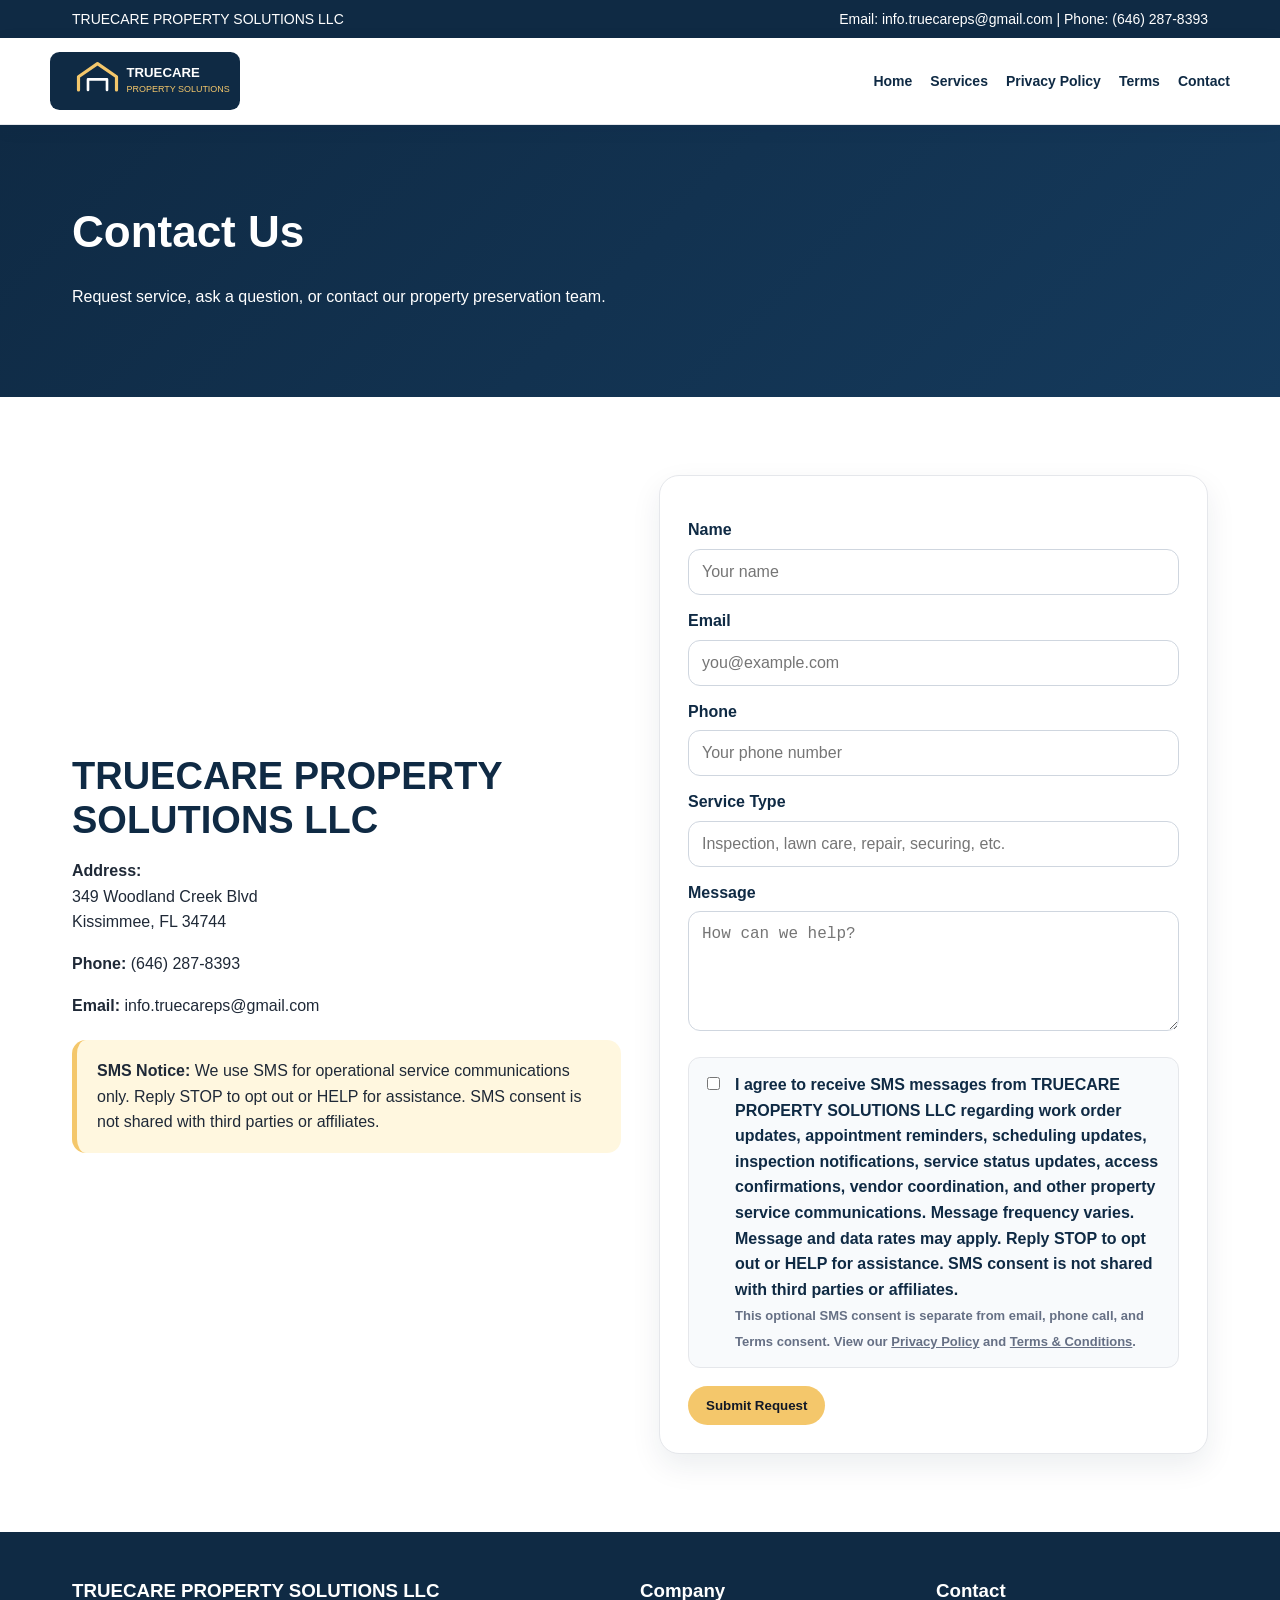
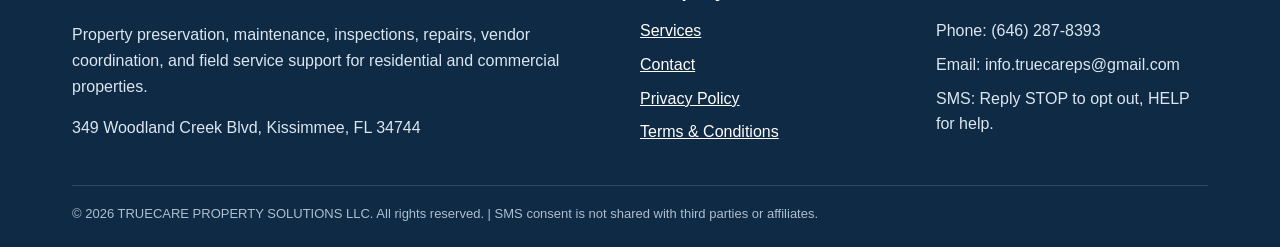
==== contact/index.html @ da8a8526 "Add files via upload" ====
<!DOCTYPE html>
<html lang="en">
<head>
<title>Contact | TRUECARE PROPERTY SOLUTIONS LLC</title>
<meta name="description" content="Contact TRUECARE PROPERTY SOLUTIONS LLC for property preservation, inspections, maintenance, repairs, and vendor coordination.">
<meta charset="UTF-8">
<meta name="viewport" content="width=device-width, initial-scale=1.0">
<link rel="icon" href="/assets/favicon.svg">
<link rel="stylesheet" href="/styles.css">
</head>
<body>
<div class="topbar">
  <div class="container">
    <div>TRUECARE PROPERTY SOLUTIONS LLC</div>
    <div>Email: info.truecareps@gmail.com | Phone: (646) 287-8393</div>
  </div>
</div>
<nav class="nav">
  <div class="container navwrap">
    <a class="logo" href="/"><img src="/assets/logo.svg" alt="TRUECARE PROPERTY SOLUTIONS LLC logo"></a>
    <div class="menu">
      <a href="/">Home</a>
      <a href="/services/">Services</a>
      <a href="/privacy-policy/">Privacy Policy</a>
      <a href="/terms-and-conditions/">Terms</a>
      <a href="/contact/">Contact</a>
    </div>
  </div>
</nav>
<section class="pagehero"><div class="container"><h1>Contact Us</h1><p>Request service, ask a question, or contact our property preservation team.</p></div></section>
<section class="section"><div class="container two">
<div>
<h2>TRUECARE PROPERTY SOLUTIONS LLC</h2>
<p><strong>Address:</strong><br>349 Woodland Creek Blvd<br>Kissimmee, FL 34744</p>
<p><strong>Phone:</strong> (646) 287-8393</p>
<p><strong>Email:</strong> info.truecareps@gmail.com</p>
<div class="notice"><strong>SMS Notice:</strong> We use SMS for operational service communications only. Reply STOP to opt out or HELP for assistance. SMS consent is not shared with third parties or affiliates.</div>
</div>
<div class="formbox">
<form>
<label>Name</label>
<input type="text" placeholder="Your name">
<label>Email</label>
<input type="email" placeholder="you@example.com">
<label>Phone</label>
<input type="tel" placeholder="Your phone number">
<label>Service Type</label>
<input type="text" placeholder="Inspection, lawn care, repair, securing, etc.">
<label>Message</label>
<textarea placeholder="How can we help?"></textarea>
<div class="checkboxrow">
<input type="checkbox" id="sms-consent-contact">
<label for="sms-consent-contact" style="margin:0">
I agree to receive SMS messages from TRUECARE PROPERTY SOLUTIONS LLC regarding work order updates, appointment reminders, scheduling updates, inspection notifications, service status updates, access confirmations, vendor coordination, and other property service communications. Message frequency varies. Message and data rates may apply. Reply STOP to opt out or HELP for assistance. SMS consent is not shared with third parties or affiliates.
<br><span class="small">This optional SMS consent is separate from email, phone call, and Terms consent. View our <a href="/privacy-policy/">Privacy Policy</a> and <a href="/terms-and-conditions/">Terms & Conditions</a>.</span>
</label>
</div>
<button class="btn" type="button">Submit Request</button>
</form>
</div>
</div></section>
<footer class="footer">
  <div class="container">
    <div class="footergrid">
      <div>
        <h3>TRUECARE PROPERTY SOLUTIONS LLC</h3>
        <p>Property preservation, maintenance, inspections, repairs, vendor coordination, and field service support for residential and commercial properties.</p>
        <p>349 Woodland Creek Blvd, Kissimmee, FL 34744</p>
      </div>
      <div>
        <h3>Company</h3>
        <ul>
          <li><a href="/services/">Services</a></li>
          <li><a href="/contact/">Contact</a></li>
          <li><a href="/privacy-policy/">Privacy Policy</a></li>
          <li><a href="/terms-and-conditions/">Terms & Conditions</a></li>
        </ul>
      </div>
      <div>
        <h3>Contact</h3>
        <ul>
          <li>Phone: (646) 287-8393</li>
          <li>Email: info.truecareps@gmail.com</li>
          <li>SMS: Reply STOP to opt out, HELP for help.</li>
        </ul>
      </div>
    </div>
    <div class="copy">
      © 2026 TRUECARE PROPERTY SOLUTIONS LLC. All rights reserved. | SMS consent is not shared with third parties or affiliates.
    </div>
  </div>
</footer>
</body>
</html>
---- styles.css ----
:root{
  --navy:#0f2a44;
  --navy2:#153a5c;
  --gold:#f4c76b;
  --light:#f7f9fc;
  --text:#1f2937;
  --muted:#667085;
  --border:#e5e7eb;
  --white:#fff;
}
*{box-sizing:border-box}
html{scroll-behavior:smooth}
body{
  margin:0;
  font-family: Arial, Helvetica, sans-serif;
  color:var(--text);
  background:#fff;
  line-height:1.6;
}
a{color:inherit}
.container{max-width:1180px;margin:0 auto;padding:0 22px}
.topbar{
  background:var(--navy);
  color:#fff;
  font-size:14px;
  padding:8px 0;
}
.topbar .container{display:flex;justify-content:space-between;gap:16px;flex-wrap:wrap}
.nav{
  position:sticky;top:0;z-index:10;
  background:#fff;border-bottom:1px solid var(--border);
  box-shadow:0 4px 18px rgba(15,42,68,.06);
}
.navwrap{display:flex;align-items:center;justify-content:space-between;gap:18px;padding:14px 0}
.logo{display:flex;align-items:center;text-decoration:none}
.logo img{height:58px;width:auto}
.menu{display:flex;gap:18px;align-items:center;flex-wrap:wrap}
.menu a{text-decoration:none;color:var(--navy);font-weight:700;font-size:14px}
.btn{
  display:inline-block;
  background:var(--gold);
  color:#111827;
  padding:12px 18px;
  border-radius:999px;
  font-weight:800;
  text-decoration:none;
  border:none;
  cursor:pointer;
}
.btn.dark{background:var(--navy);color:#fff}
.hero{
  min-height:620px;
  background:
    linear-gradient(90deg,rgba(15,42,68,.92),rgba(15,42,68,.70),rgba(15,42,68,.30)),
    url('https://images.unsplash.com/photo-1560518883-ce09059eeffa?auto=format&fit=crop&w=1800&q=80') center/cover no-repeat;
  color:#fff;
  display:flex;
  align-items:center;
}
.hero h1{font-size:54px;line-height:1.08;margin:0 0 18px;max-width:800px}
.hero p{font-size:20px;max-width:760px;color:#eef2f7;margin-bottom:26px}
.badges{display:flex;gap:12px;flex-wrap:wrap;margin-top:24px}
.badge{background:rgba(255,255,255,.14);border:1px solid rgba(255,255,255,.25);padding:9px 12px;border-radius:999px;font-weight:700}
.section{padding:78px 0}
.section.light{background:var(--light)}
.eyebrow{color:var(--navy2);font-weight:900;text-transform:uppercase;letter-spacing:.08em;font-size:13px;margin-bottom:8px}
h2{font-size:38px;line-height:1.15;color:var(--navy);margin:0 0 14px}
.lead{font-size:18px;color:var(--muted);max-width:820px}
.grid{display:grid;grid-template-columns:repeat(3,1fr);gap:22px;margin-top:32px}
.card{
  background:#fff;border:1px solid var(--border);border-radius:18px;padding:24px;
  box-shadow:0 10px 25px rgba(15,42,68,.06);
}
.card h3{color:var(--navy);margin:0 0 10px;font-size:21px}
.card p{color:var(--muted);margin:0}
.two{display:grid;grid-template-columns:1fr 1fr;gap:38px;align-items:center}
.photo{
  min-height:420px;border-radius:24px;overflow:hidden;
  background:center/cover no-repeat;
  box-shadow:0 18px 40px rgba(15,42,68,.15);
}
.photo.inspect{background-image:url('https://images.unsplash.com/photo-1581094794329-c8112a89af12?auto=format&fit=crop&w=1400&q=80')}
.photo.home{background-image:url('https://images.unsplash.com/photo-1600585154340-be6161a56a0c?auto=format&fit=crop&w=1400&q=80')}
.checklist{list-style:none;padding:0;margin:22px 0}
.checklist li{padding:10px 0 10px 34px;position:relative;border-bottom:1px solid #edf0f4}
.checklist li:before{content:"✓";position:absolute;left:0;top:9px;background:var(--gold);color:#111;width:23px;height:23px;border-radius:50%;display:grid;place-items:center;font-weight:900;font-size:13px}
.notice{
  border-left:5px solid var(--gold);
  background:#fff7df;
  padding:18px 20px;border-radius:14px;margin:22px 0;
}
.formbox{
  background:#fff;border:1px solid var(--border);border-radius:20px;padding:28px;
  box-shadow:0 12px 30px rgba(15,42,68,.08);
}
label{font-weight:800;color:var(--navy);display:block;margin:13px 0 6px}
input,textarea{
  width:100%;padding:13px;border:1px solid #cfd6df;border-radius:12px;font-size:16px;
}
textarea{min-height:120px;resize:vertical}
.checkboxrow{display:flex;gap:12px;align-items:flex-start;margin:18px 0;padding:14px;background:#f8fafc;border-radius:12px;border:1px solid var(--border)}
.checkboxrow input{width:auto;margin-top:5px}
.small{font-size:13px;color:var(--muted)}
.footer{
  background:var(--navy);color:#dbe6f0;padding:44px 0 22px;
}
.footer a{color:#fff}
.footergrid{display:grid;grid-template-columns:2fr 1fr 1fr;gap:24px}
.footer h3{color:#fff;margin:0 0 12px}
.footer ul{list-style:none;padding:0;margin:0}
.footer li{margin-bottom:8px}
.copy{border-top:1px solid rgba(255,255,255,.15);margin-top:28px;padding-top:18px;font-size:13px;color:#aebed0}
.pagehero{background:linear-gradient(135deg,var(--navy),var(--navy2));color:#fff;padding:72px 0}
.pagehero h1{font-size:44px;margin:0 0 8px}
.content{max-width:900px}
.content h2{font-size:30px;margin-top:34px}
.content h3{color:var(--navy);margin-top:25px}
.table{width:100%;border-collapse:collapse;margin:22px 0;background:#fff}
.table th,.table td{border:1px solid var(--border);padding:12px;text-align:left}
.table th{background:#f4f7fb;color:var(--navy)}
@media(max-width:860px){
  .hero h1{font-size:38px}
  .grid,.two,.footergrid{grid-template-columns:1fr}
  .menu{gap:10px}
  .menu a{font-size:13px}
}
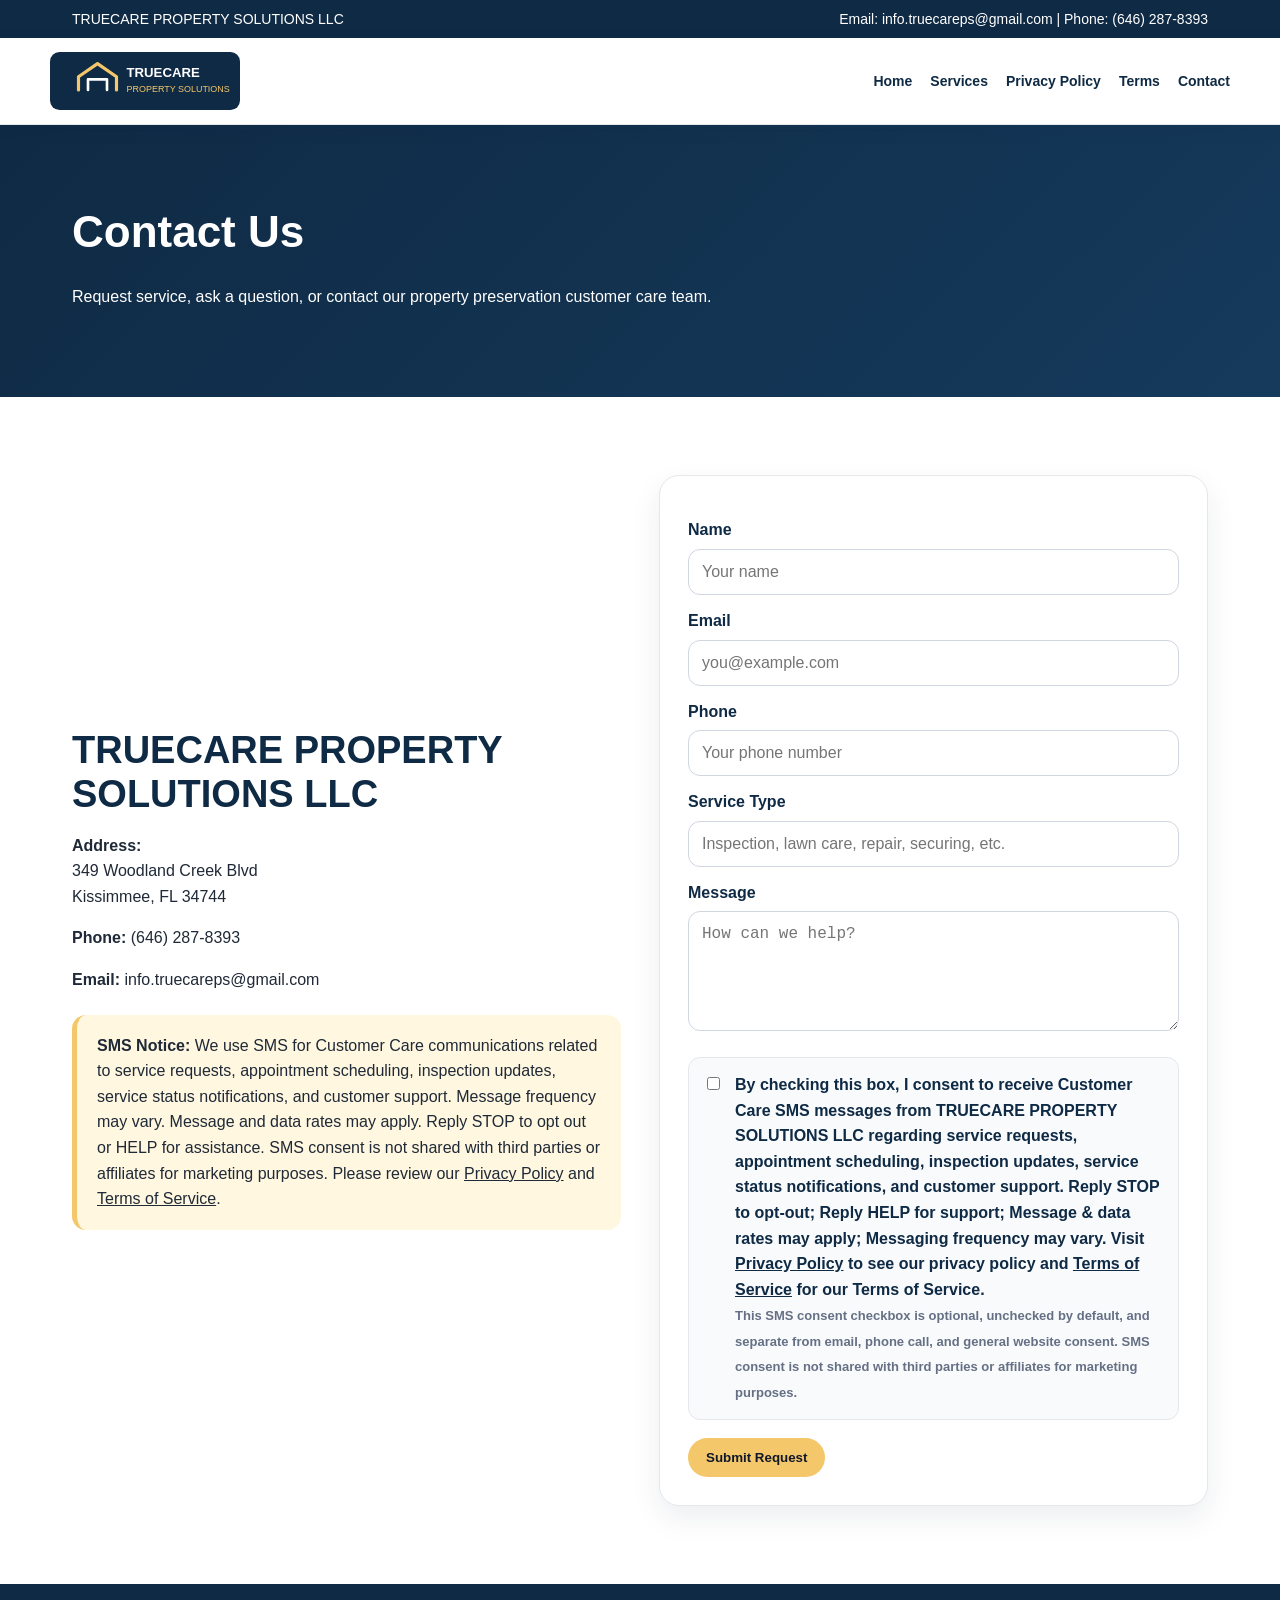
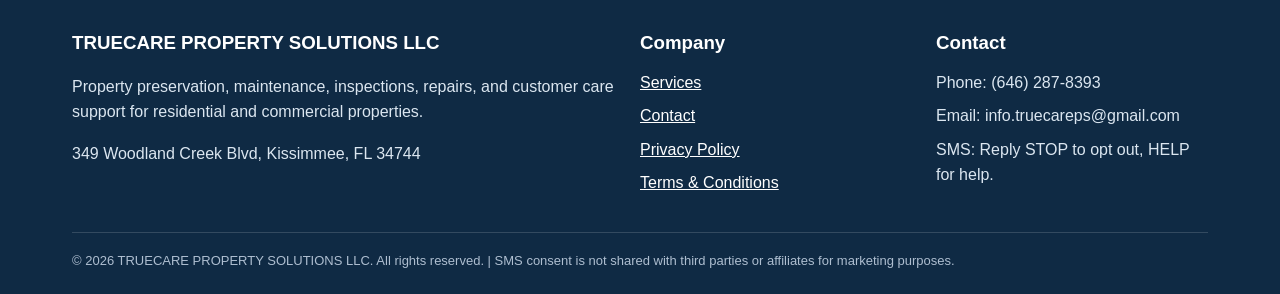
==== commit 63811a37: "index.html" ====
--- a/contact/index.html
+++ b/contact/index.html
@@ -2,7 +2,7 @@
 <html lang="en">
 <head>
 <title>Contact | TRUECARE PROPERTY SOLUTIONS LLC</title>
-<meta name="description" content="Contact TRUECARE PROPERTY SOLUTIONS LLC for property preservation, inspections, maintenance, repairs, and vendor coordination.">
+<meta name="description" content="Contact TRUECARE PROPERTY SOLUTIONS LLC for property preservation, inspections, maintenance, repairs, and customer care service support.">
 <meta charset="UTF-8">
 <meta name="viewport" content="width=device-width, initial-scale=1.0">
 <link rel="icon" href="/assets/favicon.svg">
@@ -15,6 +15,7 @@
     <div>Email: info.truecareps@gmail.com | Phone: (646) 287-8393</div>
   </div>
 </div>
+
 <nav class="nav">
   <div class="container navwrap">
     <a class="logo" href="/"><img src="/assets/logo.svg" alt="TRUECARE PROPERTY SOLUTIONS LLC logo"></a>
@@ -27,46 +28,68 @@
     </div>
   </div>
 </nav>
-<section class="pagehero"><div class="container"><h1>Contact Us</h1><p>Request service, ask a question, or contact our property preservation team.</p></div></section>
-<section class="section"><div class="container two">
-<div>
-<h2>TRUECARE PROPERTY SOLUTIONS LLC</h2>
-<p><strong>Address:</strong><br>349 Woodland Creek Blvd<br>Kissimmee, FL 34744</p>
-<p><strong>Phone:</strong> (646) 287-8393</p>
-<p><strong>Email:</strong> info.truecareps@gmail.com</p>
-<div class="notice"><strong>SMS Notice:</strong> We use SMS for operational service communications only. Reply STOP to opt out or HELP for assistance. SMS consent is not shared with third parties or affiliates.</div>
-</div>
-<div class="formbox">
-<form>
-<label>Name</label>
-<input type="text" placeholder="Your name">
-<label>Email</label>
-<input type="email" placeholder="you@example.com">
-<label>Phone</label>
-<input type="tel" placeholder="Your phone number">
-<label>Service Type</label>
-<input type="text" placeholder="Inspection, lawn care, repair, securing, etc.">
-<label>Message</label>
-<textarea placeholder="How can we help?"></textarea>
-<div class="checkboxrow">
-<input type="checkbox" id="sms-consent-contact">
-<label for="sms-consent-contact" style="margin:0">
-I agree to receive SMS messages from TRUECARE PROPERTY SOLUTIONS LLC regarding work order updates, appointment reminders, scheduling updates, inspection notifications, service status updates, access confirmations, vendor coordination, and other property service communications. Message frequency varies. Message and data rates may apply. Reply STOP to opt out or HELP for assistance. SMS consent is not shared with third parties or affiliates.
-<br><span class="small">This optional SMS consent is separate from email, phone call, and Terms consent. View our <a href="/privacy-policy/">Privacy Policy</a> and <a href="/terms-and-conditions/">Terms & Conditions</a>.</span>
-</label>
-</div>
-<button class="btn" type="button">Submit Request</button>
-</form>
-</div>
-</div></section>
+
+<section class="pagehero">
+  <div class="container">
+    <h1>Contact Us</h1>
+    <p>Request service, ask a question, or contact our property preservation customer care team.</p>
+  </div>
+</section>
+
+<section class="section">
+  <div class="container two">
+    <div>
+      <h2>TRUECARE PROPERTY SOLUTIONS LLC</h2>
+      <p><strong>Address:</strong><br>349 Woodland Creek Blvd<br>Kissimmee, FL 34744</p>
+      <p><strong>Phone:</strong> (646) 287-8393</p>
+      <p><strong>Email:</strong> info.truecareps@gmail.com</p>
+
+      <div class="notice">
+        <strong>SMS Notice:</strong> We use SMS for Customer Care communications related to service requests, appointment scheduling, inspection updates, service status notifications, and customer support. Message frequency may vary. Message and data rates may apply. Reply STOP to opt out or HELP for assistance. SMS consent is not shared with third parties or affiliates for marketing purposes. Please review our <a href="/privacy-policy/">Privacy Policy</a> and <a href="/terms-and-conditions/">Terms of Service</a>.
+      </div>
+    </div>
+
+    <div class="formbox">
+      <form>
+        <label>Name</label>
+        <input type="text" placeholder="Your name">
+
+        <label>Email</label>
+        <input type="email" placeholder="you@example.com">
+
+        <label>Phone</label>
+        <input type="tel" placeholder="Your phone number">
+
+        <label>Service Type</label>
+        <input type="text" placeholder="Inspection, lawn care, repair, securing, etc.">
+
+        <label>Message</label>
+        <textarea placeholder="How can we help?"></textarea>
+
+        <div class="checkboxrow">
+          <input type="checkbox" id="sms-consent-contact">
+          <label for="sms-consent-contact" style="margin:0">
+            By checking this box, I consent to receive Customer Care SMS messages from TRUECARE PROPERTY SOLUTIONS LLC regarding service requests, appointment scheduling, inspection updates, service status notifications, and customer support. Reply STOP to opt-out; Reply HELP for support; Message & data rates may apply; Messaging frequency may vary. Visit <a href="/privacy-policy/">Privacy Policy</a> to see our privacy policy and <a href="/terms-and-conditions/">Terms of Service</a> for our Terms of Service.
+            <br>
+            <span class="small">This SMS consent checkbox is optional, unchecked by default, and separate from email, phone call, and general website consent. SMS consent is not shared with third parties or affiliates for marketing purposes.</span>
+          </label>
+        </div>
+
+        <button class="btn" type="button">Submit Request</button>
+      </form>
+    </div>
+  </div>
+</section>
+
 <footer class="footer">
   <div class="container">
     <div class="footergrid">
       <div>
         <h3>TRUECARE PROPERTY SOLUTIONS LLC</h3>
-        <p>Property preservation, maintenance, inspections, repairs, vendor coordination, and field service support for residential and commercial properties.</p>
+        <p>Property preservation, maintenance, inspections, repairs, and customer care support for residential and commercial properties.</p>
         <p>349 Woodland Creek Blvd, Kissimmee, FL 34744</p>
       </div>
+
       <div>
         <h3>Company</h3>
         <ul>
@@ -76,6 +99,7 @@
           <li><a href="/terms-and-conditions/">Terms & Conditions</a></li>
         </ul>
       </div>
+
       <div>
         <h3>Contact</h3>
         <ul>
@@ -85,10 +109,11 @@
         </ul>
       </div>
     </div>
+
     <div class="copy">
-      © 2026 TRUECARE PROPERTY SOLUTIONS LLC. All rights reserved. | SMS consent is not shared with third parties or affiliates.
+      © 2026 TRUECARE PROPERTY SOLUTIONS LLC. All rights reserved. | SMS consent is not shared with third parties or affiliates for marketing purposes.
     </div>
   </div>
 </footer>
 </body>
-</html>+</html>
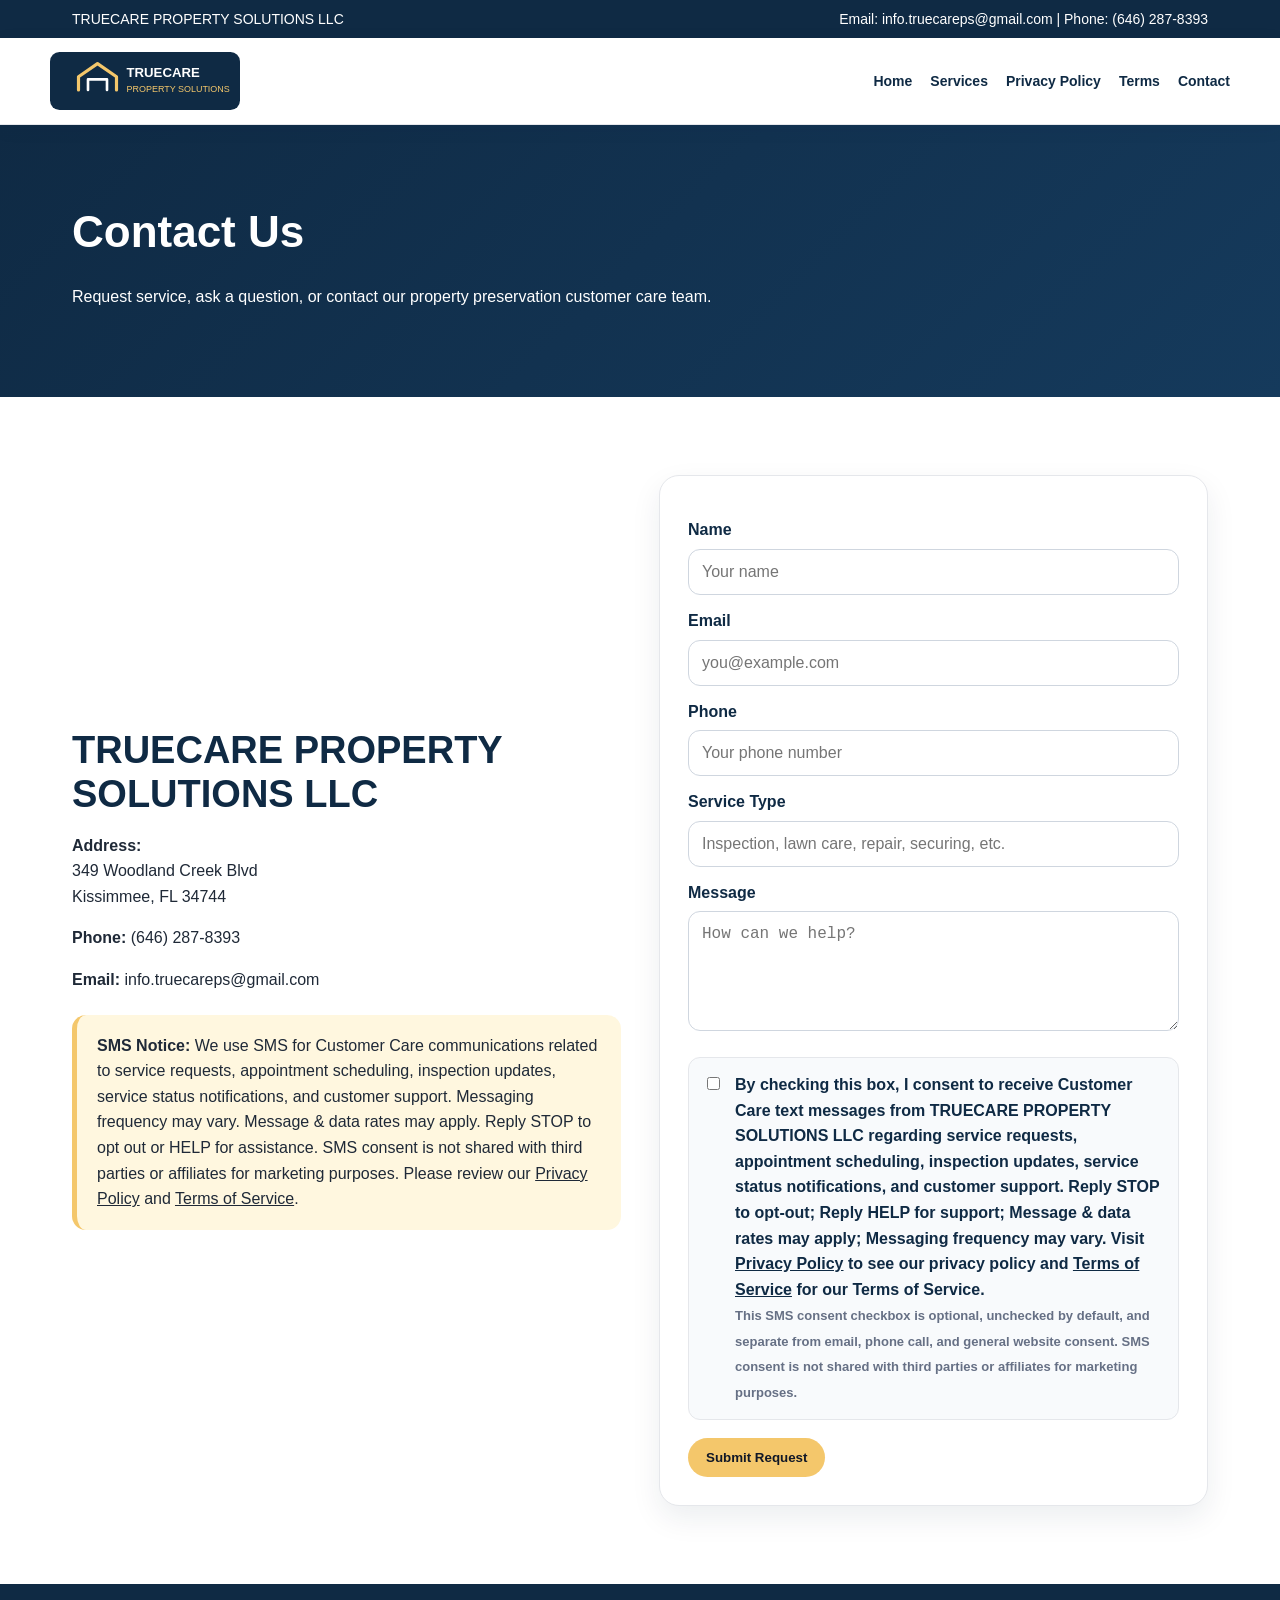
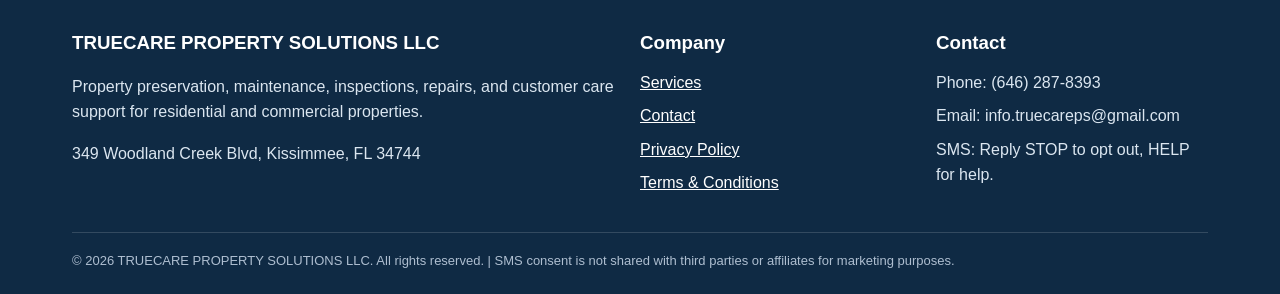
==== commit 68fff515: "index.html" ====
--- a/contact/index.html
+++ b/contact/index.html
@@ -8,6 +8,7 @@
 <link rel="icon" href="/assets/favicon.svg">
 <link rel="stylesheet" href="/styles.css">
 </head>
+
 <body>
 <div class="topbar">
   <div class="container">
@@ -40,36 +41,37 @@
   <div class="container two">
     <div>
       <h2>TRUECARE PROPERTY SOLUTIONS LLC</h2>
+
       <p><strong>Address:</strong><br>349 Woodland Creek Blvd<br>Kissimmee, FL 34744</p>
       <p><strong>Phone:</strong> (646) 287-8393</p>
       <p><strong>Email:</strong> info.truecareps@gmail.com</p>
 
       <div class="notice">
-        <strong>SMS Notice:</strong> We use SMS for Customer Care communications related to service requests, appointment scheduling, inspection updates, service status notifications, and customer support. Message frequency may vary. Message and data rates may apply. Reply STOP to opt out or HELP for assistance. SMS consent is not shared with third parties or affiliates for marketing purposes. Please review our <a href="/privacy-policy/">Privacy Policy</a> and <a href="/terms-and-conditions/">Terms of Service</a>.
+        <strong>SMS Notice:</strong> We use SMS for Customer Care communications related to service requests, appointment scheduling, inspection updates, service status notifications, and customer support. Messaging frequency may vary. Message & data rates may apply. Reply STOP to opt out or HELP for assistance. SMS consent is not shared with third parties or affiliates for marketing purposes. Please review our <a href="/privacy-policy/">Privacy Policy</a> and <a href="/terms-and-conditions/">Terms of Service</a>.
       </div>
     </div>
 
     <div class="formbox">
       <form>
-        <label>Name</label>
-        <input type="text" placeholder="Your name">
+        <label for="contact-name">Name</label>
+        <input type="text" id="contact-name" name="name" placeholder="Your name">
 
-        <label>Email</label>
-        <input type="email" placeholder="you@example.com">
+        <label for="contact-email">Email</label>
+        <input type="email" id="contact-email" name="email" placeholder="you@example.com">
 
-        <label>Phone</label>
-        <input type="tel" placeholder="Your phone number">
+        <label for="contact-phone">Phone</label>
+        <input type="tel" id="contact-phone" name="phone" placeholder="Your phone number">
 
-        <label>Service Type</label>
-        <input type="text" placeholder="Inspection, lawn care, repair, securing, etc.">
+        <label for="service-type">Service Type</label>
+        <input type="text" id="service-type" name="service_type" placeholder="Inspection, lawn care, repair, securing, etc.">
 
-        <label>Message</label>
-        <textarea placeholder="How can we help?"></textarea>
+        <label for="contact-message">Message</label>
+        <textarea id="contact-message" name="message" placeholder="How can we help?"></textarea>
 
         <div class="checkboxrow">
-          <input type="checkbox" id="sms-consent-contact">
+          <input type="checkbox" id="sms-consent-contact" name="sms_consent" value="yes">
           <label for="sms-consent-contact" style="margin:0">
-            By checking this box, I consent to receive Customer Care SMS messages from TRUECARE PROPERTY SOLUTIONS LLC regarding service requests, appointment scheduling, inspection updates, service status notifications, and customer support. Reply STOP to opt-out; Reply HELP for support; Message & data rates may apply; Messaging frequency may vary. Visit <a href="/privacy-policy/">Privacy Policy</a> to see our privacy policy and <a href="/terms-and-conditions/">Terms of Service</a> for our Terms of Service.
+            By checking this box, I consent to receive Customer Care text messages from TRUECARE PROPERTY SOLUTIONS LLC regarding service requests, appointment scheduling, inspection updates, service status notifications, and customer support. Reply STOP to opt-out; Reply HELP for support; Message &amp; data rates may apply; Messaging frequency may vary. Visit <a href="/privacy-policy/">Privacy Policy</a> to see our privacy policy and <a href="/terms-and-conditions/">Terms of Service</a> for our Terms of Service.
             <br>
             <span class="small">This SMS consent checkbox is optional, unchecked by default, and separate from email, phone call, and general website consent. SMS consent is not shared with third parties or affiliates for marketing purposes.</span>
           </label>
